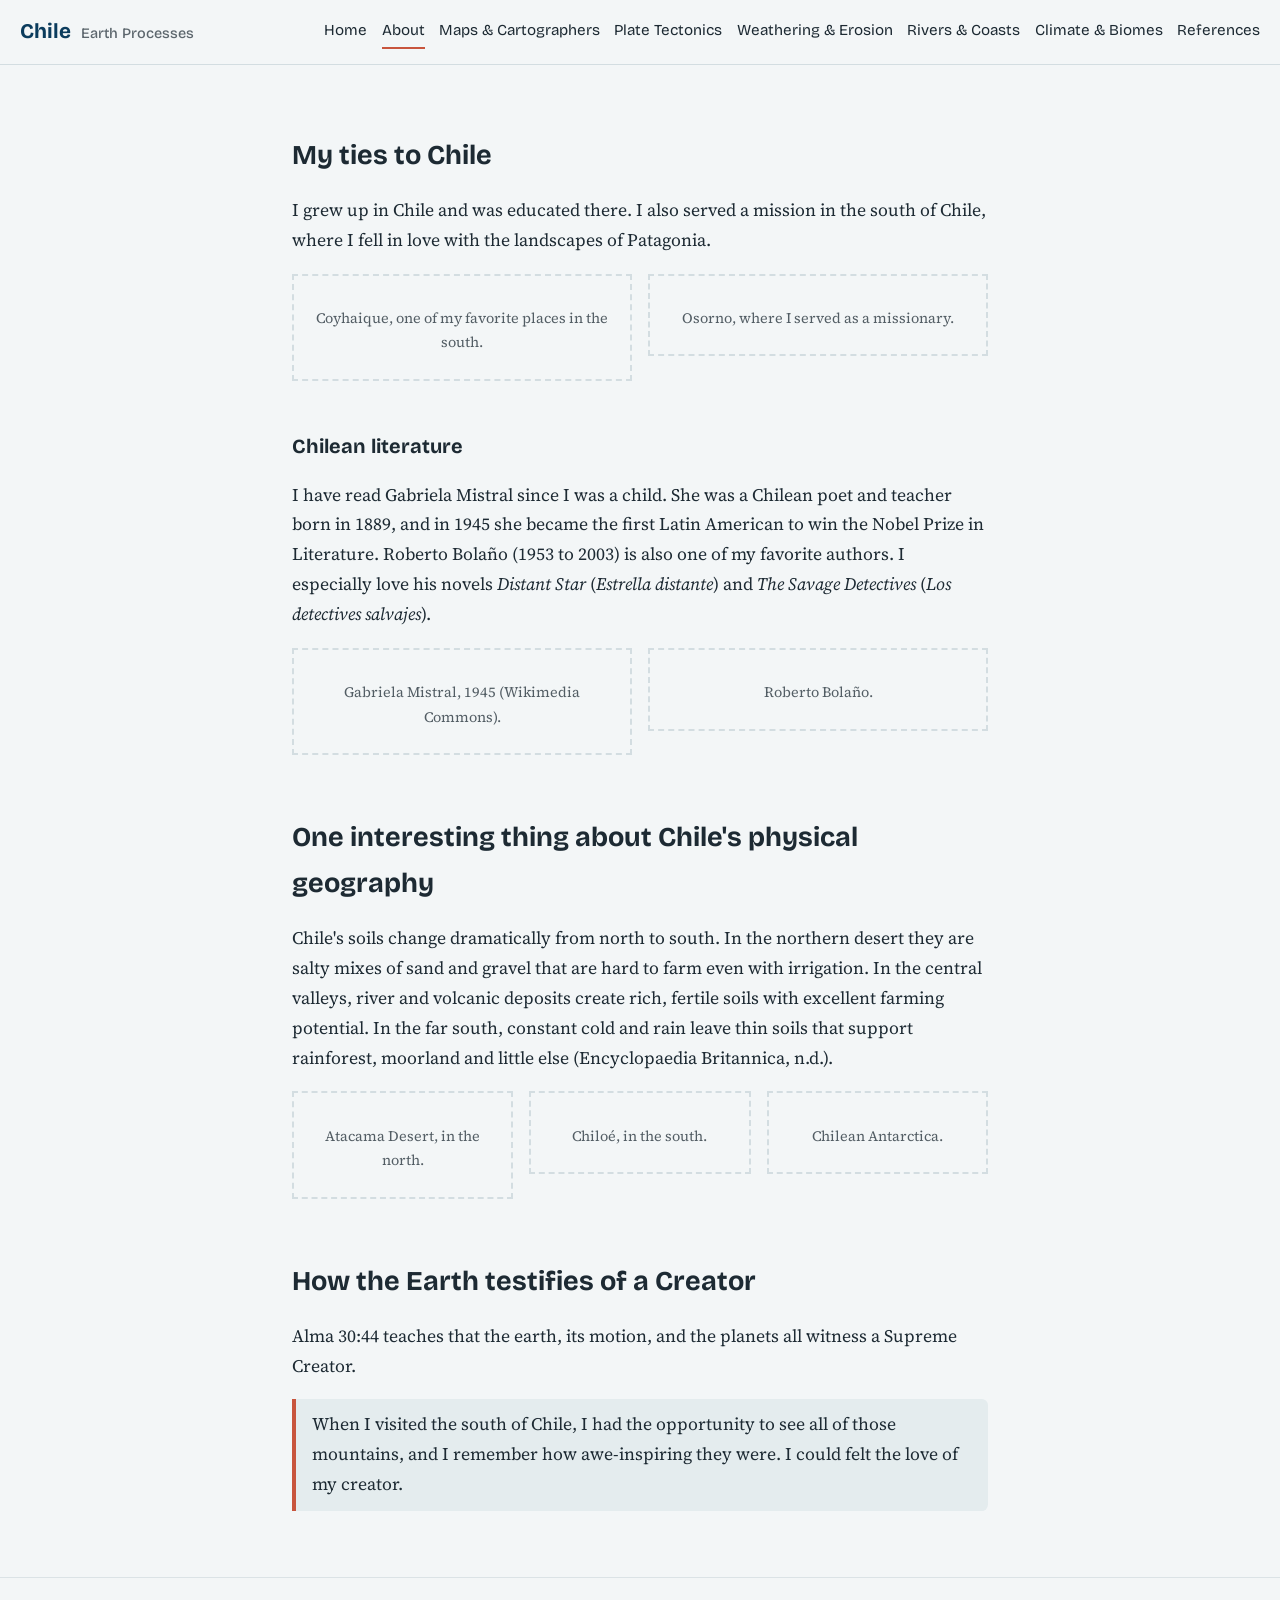
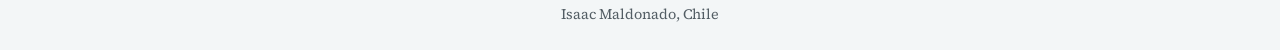
==== about.html @ 99be7ba7 "page created" ====
<!DOCTYPE html>
<html lang="en"><head><meta charset="utf-8">
<meta name="viewport" content="width=device-width, initial-scale=1">
<title>About | Chile: Earth Processes</title>
<link rel="preconnect" href="https://fonts.googleapis.com"><link rel="preconnect" href="https://fonts.gstatic.com" crossorigin>
<link href="https://fonts.googleapis.com/css2?family=Bricolage+Grotesque:wght@500;700&family=Source+Serif+4:ital,wght@0,400;0,600;1,400&display=swap" rel="stylesheet">
<link rel="stylesheet" href="style.css"></head>
<body>
<header class="top"><a class="brand" href="index.html">Chile<span>Earth Processes</span></a>
<button class="menu" aria-expanded="false" aria-controls="nav">Menu</button>
<nav id="nav"><a href="index.html">Home</a><a href="about.html" aria-current="page">About</a><a href="maps.html">Maps & Cartographers</a><a href="tectonics.html">Plate Tectonics</a><a href="erosion.html">Weathering & Erosion</a><a href="fluvial.html">Rivers & Coasts</a><a href="climate.html">Climate & Biomes</a><a href="references.html">References</a></nav></header>
<main><section><h2>My ties to Chile</h2><p>I grew up in Chile and was educated there. I also served a mission in the south of Chile, where I fell in love with the landscapes of Patagonia.</p><div class="grid2"><figure class="photo "><img src="https://images.myguide-cdn.com/chile/companies/coyhaique/large/coyhaique-638186.jpg" alt="Landscape near Coyhaique in Chilean Patagonia" loading="lazy" referrerpolicy="no-referrer" onerror="this.parentElement.classList.add('missing')"><figcaption>Coyhaique, one of my favorite places in the south.</figcaption></figure><figure class="photo "><img src="https://encrypted-tbn0.gstatic.com/images?q=tbn:ANd9GcTYCx5IPSUxQ5OU4DBQzcSyhKX4zXtXU6oChNjTzPb4WQ&s=10" alt="Osorno, Chile" loading="lazy" referrerpolicy="no-referrer" onerror="this.parentElement.classList.add('missing')"><figcaption>Osorno, where I served as a missionary.</figcaption></figure></div><h3>Chilean literature</h3><p>I have read Gabriela Mistral since I was a child. She was a Chilean poet and teacher born in 1889, and in 1945 she became the first Latin American to win the Nobel Prize in Literature. Roberto Bolaño (1953 to 2003) is also one of my favorite authors. I especially love his novels <i>Distant Star</i> (<i>Estrella distante</i>) and <i>The Savage Detectives</i> (<i>Los detectives salvajes</i>).</p><div class="grid2"><figure class="photo "><img src="https://upload.wikimedia.org/wikipedia/commons/thumb/6/64/Gabriela_Mistral_1945.jpg/250px-Gabriela_Mistral_1945.jpg" alt="Portrait of Gabriela Mistral in 1945" loading="lazy" referrerpolicy="no-referrer" onerror="this.parentElement.classList.add('missing')"><figcaption>Gabriela Mistral, 1945 (Wikimedia Commons).</figcaption></figure><figure class="photo "><img src="https://encrypted-tbn0.gstatic.com/images?q=tbn:ANd9GcSVJRiuhjfpVg2QqK_hwgHIN-x6uD1IAgiU0X5xBOO48nbNw8-ZI_8wweIk&s=10" alt="Portrait of Roberto Bolaño" loading="lazy" referrerpolicy="no-referrer" onerror="this.parentElement.classList.add('missing')"><figcaption>Roberto Bolaño.</figcaption></figure></div></section><section><h2>One interesting thing about Chile's physical geography</h2><p>Chile's soils change dramatically from north to south. In the northern desert they are salty mixes of sand and gravel that are hard to farm even with irrigation. In the central valleys, river and volcanic deposits create rich, fertile soils with excellent farming potential. In the far south, constant cold and rain leave thin soils that support rainforest, moorland and little else (Encyclopaedia Britannica, n.d.).</p><div class="grid3"><figure class="photo "><img src="https://www.infobae.com/resizer/v2/TMMJM4YBLRHZFDXOIWKZXLQYT4.jpg?auth=46c007e3a7fb249e9962f5428de17ed63fe7143cc105349134d8df2c331743e1&smart=true&width=1200&height=900&quality=85" alt="Atacama Desert landscape" loading="lazy" referrerpolicy="no-referrer" onerror="this.parentElement.classList.add('missing')"><figcaption>Atacama Desert, in the north.</figcaption></figure><figure class="photo "><img src="https://encrypted-tbn0.gstatic.com/images?q=tbn:ANd9GcR0J68QXQu0MUrKa14EQ4ajIKjxwnv_vjQFfpxsxH350P9-4xoTv94SDzY&s=10" alt="Chiloé island landscape" loading="lazy" referrerpolicy="no-referrer" onerror="this.parentElement.classList.add('missing')"><figcaption>Chiloé, in the south.</figcaption></figure><figure class="photo "><img src="https://www.gochile.cl/fotos/header/65300-936855_576091612421894_2070981636_n.jpg" alt="Antarctic landscape" loading="lazy" referrerpolicy="no-referrer" onerror="this.parentElement.classList.add('missing')"><figcaption>Chilean Antarctica.</figcaption></figure></div></section><section><h2>How the Earth testifies of a Creator</h2><p>Alma 30:44 teaches that the earth, its motion, and the planets all witness a Supreme Creator.</p><p class="todo">When I visited the south of Chile, I had the opportunity to see all of those mountains, and I remember how awe-inspiring they were. I could felt the love of my creator.</p></section></main>
<footer>Isaac Maldonado, Chile</footer>
<script src="script.js"></script></body></html>
---- style.css ----
:root{--ink:#1d2a33;--bg:#f3f6f7;--pacific:#0b3c5d;--sea:#9fc9d6;--rock:#2b3036;--slab:#c8553d;--moss:#2f7d6d;--line:#d3dde1;
--bg2:#e4ecee}
@media (prefers-color-scheme:dark){:root{--ink:#e6eef1;--bg:#12191e;--bg2:#1a242b;--line:#2c3a43;--pacific:#7fb6cf;--sea:#1f4a5e;--rock:#3a424a;--moss:#5fb5a2}}
*{box-sizing:border-box}
body{margin:0;background:var(--bg);color:var(--ink);font:1.1rem/1.7 "Source Serif 4",Georgia,serif}
h1,h2,.brand,nav a,.menu{font-family:"Bricolage Grotesque",system-ui,sans-serif}
.wrap,main{max-width:46rem;margin:0 auto;padding:0 1.25rem}
.top{display:flex;flex-wrap:wrap;align-items:center;justify-content:space-between;gap:.5rem 1.5rem;padding:.9rem 1.25rem;border-bottom:1px solid var(--line)}
.brand{font-weight:700;font-size:1.3rem;color:var(--pacific);text-decoration:none}
.brand span{font-weight:500;font-size:.9rem;margin-left:.6rem;color:var(--ink);opacity:.7}
nav{display:flex;flex-wrap:wrap;gap:.25rem .9rem}
nav a{color:var(--ink);text-decoration:none;font-size:.95rem;padding:.2rem 0;border-bottom:2px solid transparent}
nav a:hover,nav a[aria-current]{border-color:var(--slab)}
a:focus-visible,button:focus-visible{outline:3px solid var(--moss);outline-offset:3px}
.menu{display:none;background:none;border:1px solid var(--line);color:var(--ink);padding:.4rem .9rem;border-radius:.4rem;font-size:1rem}
.hero{background:var(--bg2);padding-top:3rem;border-bottom:1px solid var(--line)}
h1{font-size:clamp(2rem,6vw,3.4rem);line-height:1.1;margin:0 0 1rem;max-width:18ch}
.lede{font-size:1.25rem;margin:0 0 2rem;max-width:34rem}
.profile{display:block;width:100%;height:auto;max-height:240px}
.profile .sea{fill:var(--sea)}.profile .land{fill:var(--rock)}
.profile .slab{stroke:var(--slab);stroke-width:4;stroke-dasharray:10 8;fill:none;animation:flow 2.5s linear 2}
.profile .lbl text{font:600 14px "Bricolage Grotesque",sans-serif;fill:var(--ink)}
.profile .land~.lbl text:nth-child(n+2){fill:#fff}
@keyframes flow{to{stroke-dashoffset:-72}}
main{padding-top:2rem;padding-bottom:3rem}
h2{font-size:1.7rem;margin:2.2rem 0 .6rem}
.todo{background:var(--bg2);border-left:4px solid var(--slab);padding:.7rem 1rem;border-radius:0 .4rem .4rem 0}
.note{opacity:.8}
.photo{margin:0 0 1.5rem}.photo img{width:100%;height:auto;border-radius:.4rem;display:block}
.photo figcaption{font-size:.9rem;opacity:.75;margin-top:.4rem}
.photo.missing img{display:none}
.photo.missing{border:2px dashed var(--line);padding:3rem 1rem;text-align:center}
.facts{display:grid;grid-template-columns:repeat(auto-fit,minmax(13rem,1fr));gap:1rem;margin:0 0 1.5rem}
.facts div{border-top:3px solid var(--moss);padding-top:.5rem}
.facts dt{font-family:"Bricolage Grotesque",sans-serif;font-weight:700}.facts dd{margin:0}
.refs li{margin-bottom:.8rem;padding-left:2rem;text-indent:-2rem}
footer{border-top:1px solid var(--line);padding:1.5rem 1.25rem;text-align:center;font-size:.9rem;opacity:.75}
@media (max-width:640px){.menu{display:block}nav{display:none;width:100%;flex-direction:column}nav.open{display:flex}}
@media (prefers-reduced-motion:reduce){.profile .slab{animation:none}}
.grid2,.grid3{display:grid;gap:1rem;margin:0 0 1.2rem;align-items:start}
.grid2{grid-template-columns:repeat(auto-fit,minmax(15rem,1fr))}.grid3{grid-template-columns:repeat(auto-fit,minmax(11rem,1fr))}
.photo.missing{padding:1.5rem 1rem;font-size:.9rem}
h3{font-family:"Bricolage Grotesque",sans-serif;font-size:1.25rem;margin:1.5rem 0 .4rem}
.flagrow{display:flex;gap:1.2rem;align-items:flex-start;flex-wrap:wrap}.flag{width:8.5rem;height:auto;border:1px solid var(--line)}.flagrow .facts{flex:1;min-width:14rem}
.timeline{list-style:none;padding:0;margin:0 0 1rem;border-left:3px solid var(--moss)}.timeline li{padding:0 0 .9rem 1rem}.timeline b{display:block;font-family:"Bricolage Grotesque",sans-serif}
.video{position:relative;aspect-ratio:16/9;margin:1rem 0}.video iframe{position:absolute;inset:0;width:100%;height:100%;border:0;border-radius:.4rem}
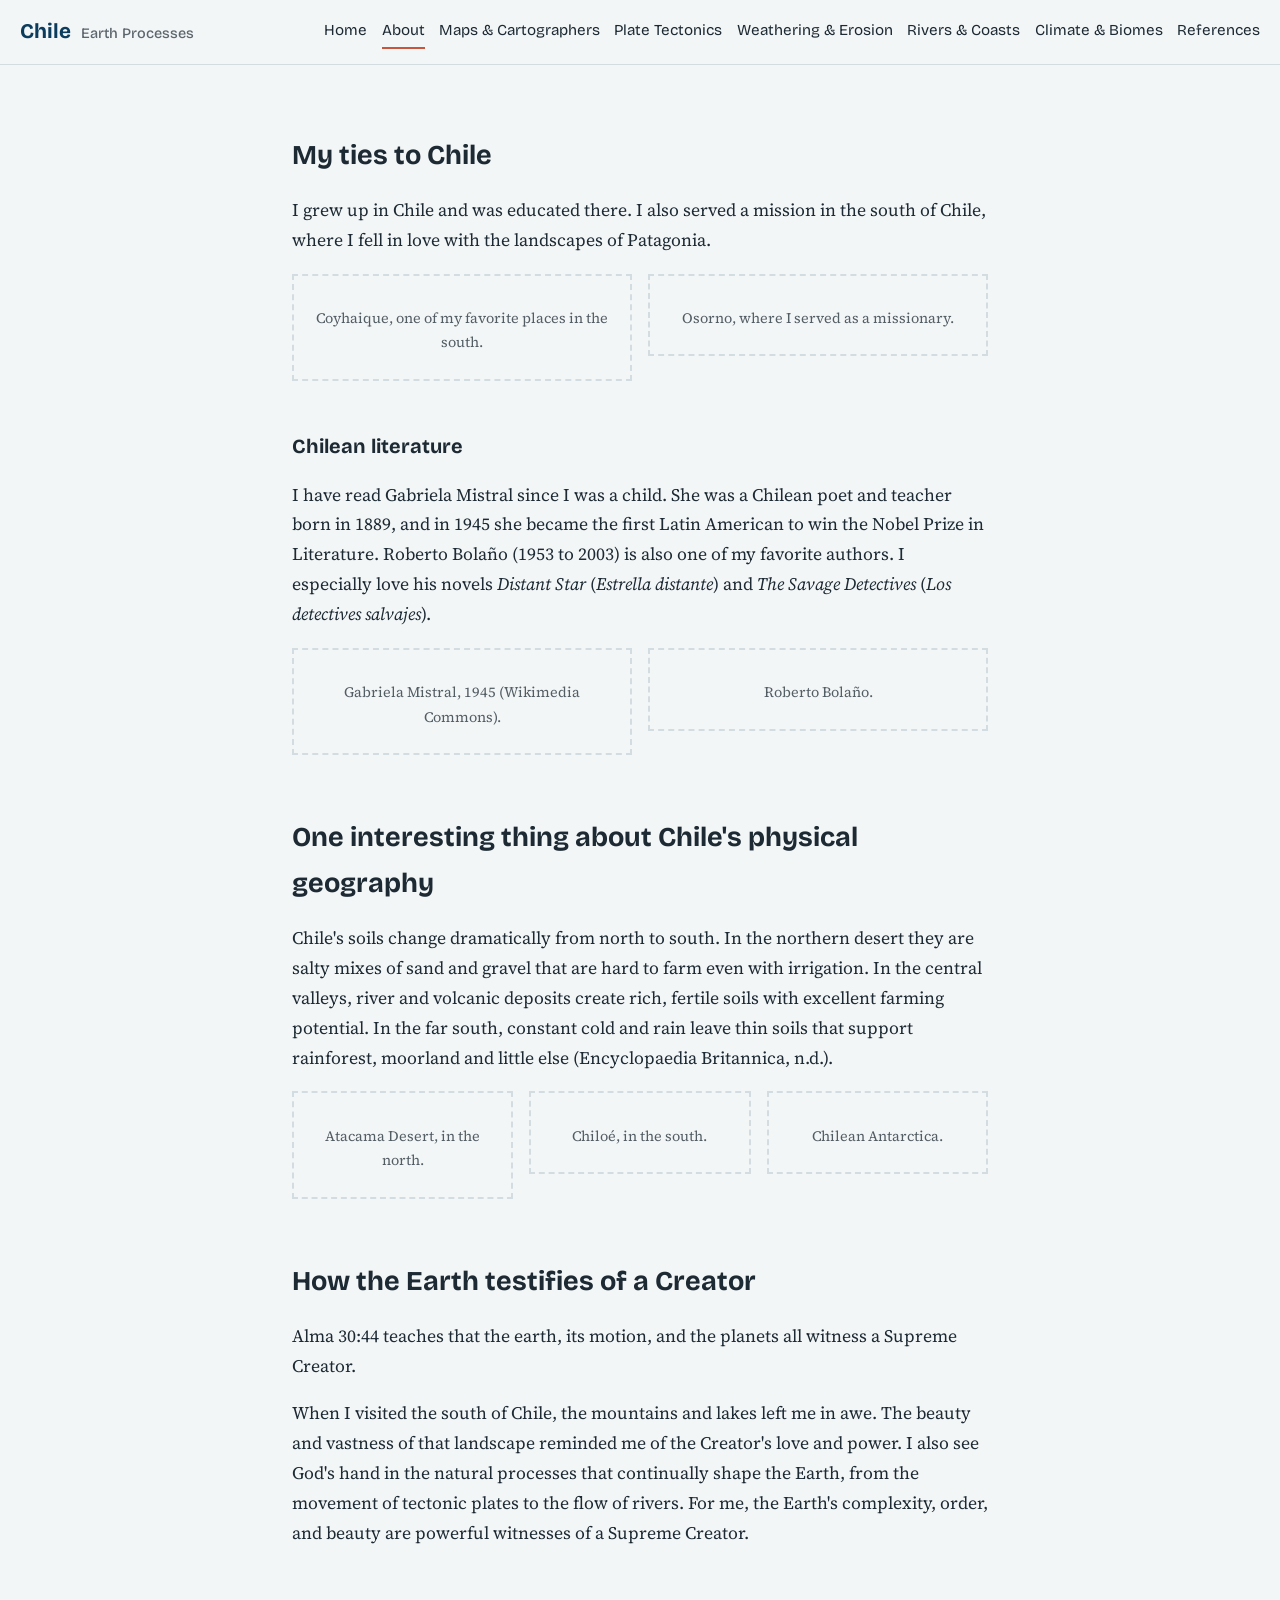
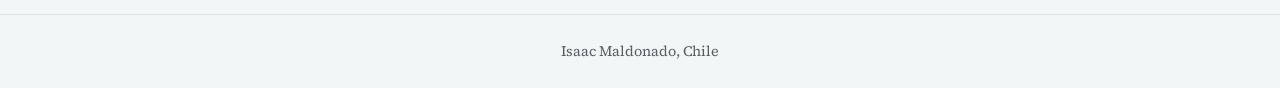
==== commit f3a9a4f7: "references edited and the footer" ====
--- a/about.html
+++ b/about.html
@@ -9,6 +9,6 @@
 <header class="top"><a class="brand" href="index.html">Chile<span>Earth Processes</span></a>
 <button class="menu" aria-expanded="false" aria-controls="nav">Menu</button>
 <nav id="nav"><a href="index.html">Home</a><a href="about.html" aria-current="page">About</a><a href="maps.html">Maps & Cartographers</a><a href="tectonics.html">Plate Tectonics</a><a href="erosion.html">Weathering & Erosion</a><a href="fluvial.html">Rivers & Coasts</a><a href="climate.html">Climate & Biomes</a><a href="references.html">References</a></nav></header>
-<main><section><h2>My ties to Chile</h2><p>I grew up in Chile and was educated there. I also served a mission in the south of Chile, where I fell in love with the landscapes of Patagonia.</p><div class="grid2"><figure class="photo "><img src="https://images.myguide-cdn.com/chile/companies/coyhaique/large/coyhaique-638186.jpg" alt="Landscape near Coyhaique in Chilean Patagonia" loading="lazy" referrerpolicy="no-referrer" onerror="this.parentElement.classList.add('missing')"><figcaption>Coyhaique, one of my favorite places in the south.</figcaption></figure><figure class="photo "><img src="https://encrypted-tbn0.gstatic.com/images?q=tbn:ANd9GcTYCx5IPSUxQ5OU4DBQzcSyhKX4zXtXU6oChNjTzPb4WQ&s=10" alt="Osorno, Chile" loading="lazy" referrerpolicy="no-referrer" onerror="this.parentElement.classList.add('missing')"><figcaption>Osorno, where I served as a missionary.</figcaption></figure></div><h3>Chilean literature</h3><p>I have read Gabriela Mistral since I was a child. She was a Chilean poet and teacher born in 1889, and in 1945 she became the first Latin American to win the Nobel Prize in Literature. Roberto Bolaño (1953 to 2003) is also one of my favorite authors. I especially love his novels <i>Distant Star</i> (<i>Estrella distante</i>) and <i>The Savage Detectives</i> (<i>Los detectives salvajes</i>).</p><div class="grid2"><figure class="photo "><img src="https://upload.wikimedia.org/wikipedia/commons/thumb/6/64/Gabriela_Mistral_1945.jpg/250px-Gabriela_Mistral_1945.jpg" alt="Portrait of Gabriela Mistral in 1945" loading="lazy" referrerpolicy="no-referrer" onerror="this.parentElement.classList.add('missing')"><figcaption>Gabriela Mistral, 1945 (Wikimedia Commons).</figcaption></figure><figure class="photo "><img src="https://encrypted-tbn0.gstatic.com/images?q=tbn:ANd9GcSVJRiuhjfpVg2QqK_hwgHIN-x6uD1IAgiU0X5xBOO48nbNw8-ZI_8wweIk&s=10" alt="Portrait of Roberto Bolaño" loading="lazy" referrerpolicy="no-referrer" onerror="this.parentElement.classList.add('missing')"><figcaption>Roberto Bolaño.</figcaption></figure></div></section><section><h2>One interesting thing about Chile's physical geography</h2><p>Chile's soils change dramatically from north to south. In the northern desert they are salty mixes of sand and gravel that are hard to farm even with irrigation. In the central valleys, river and volcanic deposits create rich, fertile soils with excellent farming potential. In the far south, constant cold and rain leave thin soils that support rainforest, moorland and little else (Encyclopaedia Britannica, n.d.).</p><div class="grid3"><figure class="photo "><img src="https://www.infobae.com/resizer/v2/TMMJM4YBLRHZFDXOIWKZXLQYT4.jpg?auth=46c007e3a7fb249e9962f5428de17ed63fe7143cc105349134d8df2c331743e1&smart=true&width=1200&height=900&quality=85" alt="Atacama Desert landscape" loading="lazy" referrerpolicy="no-referrer" onerror="this.parentElement.classList.add('missing')"><figcaption>Atacama Desert, in the north.</figcaption></figure><figure class="photo "><img src="https://encrypted-tbn0.gstatic.com/images?q=tbn:ANd9GcR0J68QXQu0MUrKa14EQ4ajIKjxwnv_vjQFfpxsxH350P9-4xoTv94SDzY&s=10" alt="Chiloé island landscape" loading="lazy" referrerpolicy="no-referrer" onerror="this.parentElement.classList.add('missing')"><figcaption>Chiloé, in the south.</figcaption></figure><figure class="photo "><img src="https://www.gochile.cl/fotos/header/65300-936855_576091612421894_2070981636_n.jpg" alt="Antarctic landscape" loading="lazy" referrerpolicy="no-referrer" onerror="this.parentElement.classList.add('missing')"><figcaption>Chilean Antarctica.</figcaption></figure></div></section><section><h2>How the Earth testifies of a Creator</h2><p>Alma 30:44 teaches that the earth, its motion, and the planets all witness a Supreme Creator.</p><p class="todo">When I visited the south of Chile, I had the opportunity to see all of those mountains, and I remember how awe-inspiring they were. I could felt the love of my creator.</p></section></main>
+<main><section><h2>My ties to Chile</h2><p>I grew up in Chile and was educated there. I also served a mission in the south of Chile, where I fell in love with the landscapes of Patagonia.</p><div class="grid2"><figure class="photo "><img src="https://images.myguide-cdn.com/chile/companies/coyhaique/large/coyhaique-638186.jpg" alt="Landscape near Coyhaique in Chilean Patagonia" loading="lazy" referrerpolicy="no-referrer" onerror="this.parentElement.classList.add('missing')"><figcaption>Coyhaique, one of my favorite places in the south.</figcaption></figure><figure class="photo "><img src="https://encrypted-tbn0.gstatic.com/images?q=tbn:ANd9GcTYCx5IPSUxQ5OU4DBQzcSyhKX4zXtXU6oChNjTzPb4WQ&s=10" alt="Osorno, Chile" loading="lazy" referrerpolicy="no-referrer" onerror="this.parentElement.classList.add('missing')"><figcaption>Osorno, where I served as a missionary.</figcaption></figure></div><h3>Chilean literature</h3><p>I have read Gabriela Mistral since I was a child. She was a Chilean poet and teacher born in 1889, and in 1945 she became the first Latin American to win the Nobel Prize in Literature. Roberto Bolaño (1953 to 2003) is also one of my favorite authors. I especially love his novels <i>Distant Star</i> (<i>Estrella distante</i>) and <i>The Savage Detectives</i> (<i>Los detectives salvajes</i>).</p><div class="grid2"><figure class="photo "><img src="https://upload.wikimedia.org/wikipedia/commons/thumb/6/64/Gabriela_Mistral_1945.jpg/250px-Gabriela_Mistral_1945.jpg" alt="Portrait of Gabriela Mistral in 1945" loading="lazy" referrerpolicy="no-referrer" onerror="this.parentElement.classList.add('missing')"><figcaption>Gabriela Mistral, 1945 (Wikimedia Commons).</figcaption></figure><figure class="photo "><img src="https://encrypted-tbn0.gstatic.com/images?q=tbn:ANd9GcSVJRiuhjfpVg2QqK_hwgHIN-x6uD1IAgiU0X5xBOO48nbNw8-ZI_8wweIk&s=10" alt="Portrait of Roberto Bolaño" loading="lazy" referrerpolicy="no-referrer" onerror="this.parentElement.classList.add('missing')"><figcaption>Roberto Bolaño.</figcaption></figure></div></section><section><h2>One interesting thing about Chile's physical geography</h2><p>Chile's soils change dramatically from north to south. In the northern desert they are salty mixes of sand and gravel that are hard to farm even with irrigation. In the central valleys, river and volcanic deposits create rich, fertile soils with excellent farming potential. In the far south, constant cold and rain leave thin soils that support rainforest, moorland and little else (Encyclopaedia Britannica, n.d.).</p><div class="grid3"><figure class="photo "><img src="https://www.infobae.com/resizer/v2/TMMJM4YBLRHZFDXOIWKZXLQYT4.jpg?auth=46c007e3a7fb249e9962f5428de17ed63fe7143cc105349134d8df2c331743e1&smart=true&width=1200&height=900&quality=85" alt="Atacama Desert landscape" loading="lazy" referrerpolicy="no-referrer" onerror="this.parentElement.classList.add('missing')"><figcaption>Atacama Desert, in the north.</figcaption></figure><figure class="photo "><img src="https://encrypted-tbn0.gstatic.com/images?q=tbn:ANd9GcR0J68QXQu0MUrKa14EQ4ajIKjxwnv_vjQFfpxsxH350P9-4xoTv94SDzY&s=10" alt="Chiloé island landscape" loading="lazy" referrerpolicy="no-referrer" onerror="this.parentElement.classList.add('missing')"><figcaption>Chiloé, in the south.</figcaption></figure><figure class="photo "><img src="https://www.gochile.cl/fotos/header/65300-936855_576091612421894_2070981636_n.jpg" alt="Antarctic landscape" loading="lazy" referrerpolicy="no-referrer" onerror="this.parentElement.classList.add('missing')"><figcaption>Chilean Antarctica.</figcaption></figure></div></section><section><h2>How the Earth testifies of a Creator</h2><p>Alma 30:44 teaches that the earth, its motion, and the planets all witness a Supreme Creator.</p><p>When I visited the south of Chile, the mountains and lakes left me in awe. The beauty and vastness of that landscape reminded me of the Creator's love and power. I also see God's hand in the natural processes that continually shape the Earth, from the movement of tectonic plates to the flow of rivers. For me, the Earth's complexity, order, and beauty are powerful witnesses of a Supreme Creator.</p></section></main>
 <footer>Isaac Maldonado, Chile</footer>
 <script src="script.js"></script></body></html>
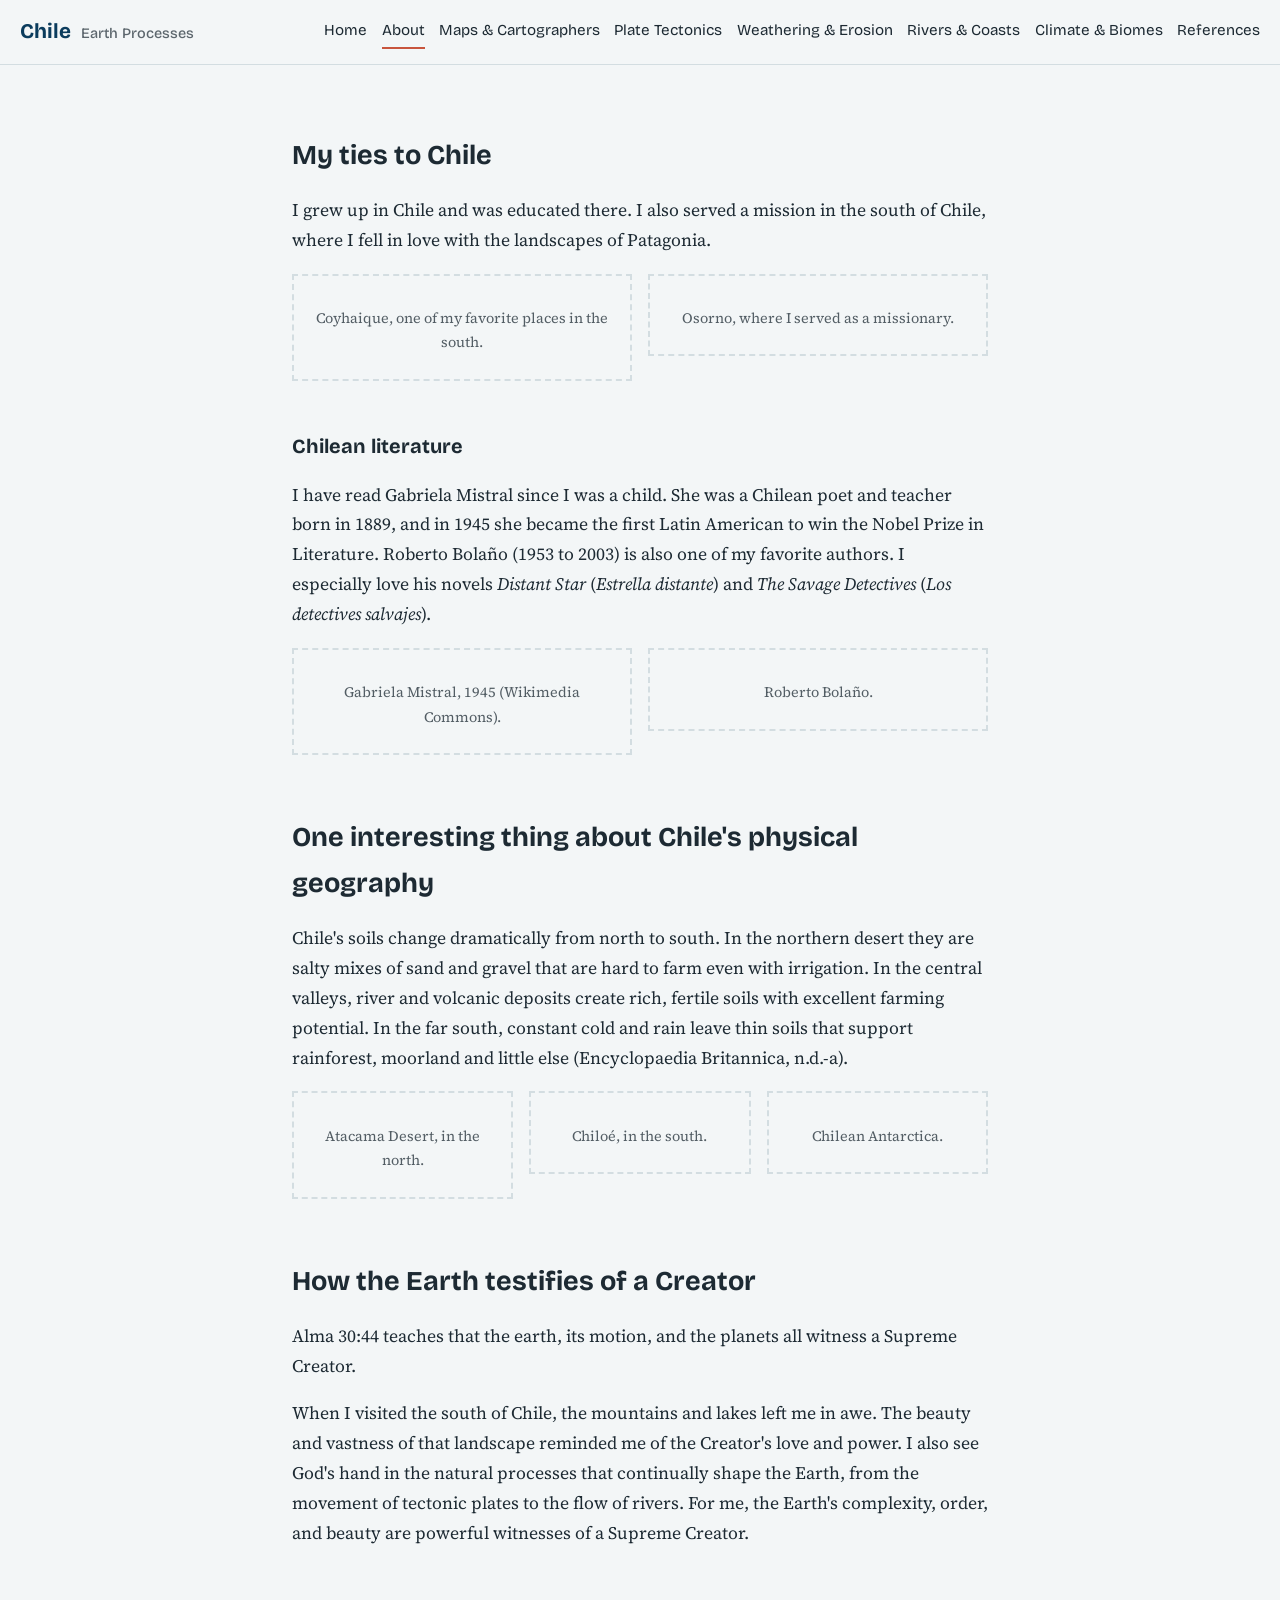
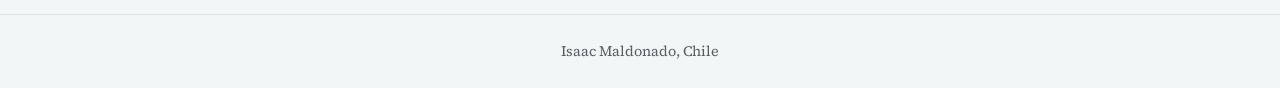
==== commit 214cc63a: "tectonic plates" ====
--- a/about.html
+++ b/about.html
@@ -9,6 +9,6 @@
 <header class="top"><a class="brand" href="index.html">Chile<span>Earth Processes</span></a>
 <button class="menu" aria-expanded="false" aria-controls="nav">Menu</button>
 <nav id="nav"><a href="index.html">Home</a><a href="about.html" aria-current="page">About</a><a href="maps.html">Maps & Cartographers</a><a href="tectonics.html">Plate Tectonics</a><a href="erosion.html">Weathering & Erosion</a><a href="fluvial.html">Rivers & Coasts</a><a href="climate.html">Climate & Biomes</a><a href="references.html">References</a></nav></header>
-<main><section><h2>My ties to Chile</h2><p>I grew up in Chile and was educated there. I also served a mission in the south of Chile, where I fell in love with the landscapes of Patagonia.</p><div class="grid2"><figure class="photo "><img src="https://images.myguide-cdn.com/chile/companies/coyhaique/large/coyhaique-638186.jpg" alt="Landscape near Coyhaique in Chilean Patagonia" loading="lazy" referrerpolicy="no-referrer" onerror="this.parentElement.classList.add('missing')"><figcaption>Coyhaique, one of my favorite places in the south.</figcaption></figure><figure class="photo "><img src="https://encrypted-tbn0.gstatic.com/images?q=tbn:ANd9GcTYCx5IPSUxQ5OU4DBQzcSyhKX4zXtXU6oChNjTzPb4WQ&s=10" alt="Osorno, Chile" loading="lazy" referrerpolicy="no-referrer" onerror="this.parentElement.classList.add('missing')"><figcaption>Osorno, where I served as a missionary.</figcaption></figure></div><h3>Chilean literature</h3><p>I have read Gabriela Mistral since I was a child. She was a Chilean poet and teacher born in 1889, and in 1945 she became the first Latin American to win the Nobel Prize in Literature. Roberto Bolaño (1953 to 2003) is also one of my favorite authors. I especially love his novels <i>Distant Star</i> (<i>Estrella distante</i>) and <i>The Savage Detectives</i> (<i>Los detectives salvajes</i>).</p><div class="grid2"><figure class="photo "><img src="https://upload.wikimedia.org/wikipedia/commons/thumb/6/64/Gabriela_Mistral_1945.jpg/250px-Gabriela_Mistral_1945.jpg" alt="Portrait of Gabriela Mistral in 1945" loading="lazy" referrerpolicy="no-referrer" onerror="this.parentElement.classList.add('missing')"><figcaption>Gabriela Mistral, 1945 (Wikimedia Commons).</figcaption></figure><figure class="photo "><img src="https://encrypted-tbn0.gstatic.com/images?q=tbn:ANd9GcSVJRiuhjfpVg2QqK_hwgHIN-x6uD1IAgiU0X5xBOO48nbNw8-ZI_8wweIk&s=10" alt="Portrait of Roberto Bolaño" loading="lazy" referrerpolicy="no-referrer" onerror="this.parentElement.classList.add('missing')"><figcaption>Roberto Bolaño.</figcaption></figure></div></section><section><h2>One interesting thing about Chile's physical geography</h2><p>Chile's soils change dramatically from north to south. In the northern desert they are salty mixes of sand and gravel that are hard to farm even with irrigation. In the central valleys, river and volcanic deposits create rich, fertile soils with excellent farming potential. In the far south, constant cold and rain leave thin soils that support rainforest, moorland and little else (Encyclopaedia Britannica, n.d.).</p><div class="grid3"><figure class="photo "><img src="https://www.infobae.com/resizer/v2/TMMJM4YBLRHZFDXOIWKZXLQYT4.jpg?auth=46c007e3a7fb249e9962f5428de17ed63fe7143cc105349134d8df2c331743e1&smart=true&width=1200&height=900&quality=85" alt="Atacama Desert landscape" loading="lazy" referrerpolicy="no-referrer" onerror="this.parentElement.classList.add('missing')"><figcaption>Atacama Desert, in the north.</figcaption></figure><figure class="photo "><img src="https://encrypted-tbn0.gstatic.com/images?q=tbn:ANd9GcR0J68QXQu0MUrKa14EQ4ajIKjxwnv_vjQFfpxsxH350P9-4xoTv94SDzY&s=10" alt="Chiloé island landscape" loading="lazy" referrerpolicy="no-referrer" onerror="this.parentElement.classList.add('missing')"><figcaption>Chiloé, in the south.</figcaption></figure><figure class="photo "><img src="https://www.gochile.cl/fotos/header/65300-936855_576091612421894_2070981636_n.jpg" alt="Antarctic landscape" loading="lazy" referrerpolicy="no-referrer" onerror="this.parentElement.classList.add('missing')"><figcaption>Chilean Antarctica.</figcaption></figure></div></section><section><h2>How the Earth testifies of a Creator</h2><p>Alma 30:44 teaches that the earth, its motion, and the planets all witness a Supreme Creator.</p><p>When I visited the south of Chile, the mountains and lakes left me in awe. The beauty and vastness of that landscape reminded me of the Creator's love and power. I also see God's hand in the natural processes that continually shape the Earth, from the movement of tectonic plates to the flow of rivers. For me, the Earth's complexity, order, and beauty are powerful witnesses of a Supreme Creator.</p></section></main>
+<main><section><h2>My ties to Chile</h2><p>I grew up in Chile and was educated there. I also served a mission in the south of Chile, where I fell in love with the landscapes of Patagonia.</p><div class="grid2"><figure class="photo "><img src="https://images.myguide-cdn.com/chile/companies/coyhaique/large/coyhaique-638186.jpg" alt="Landscape near Coyhaique in Chilean Patagonia" loading="lazy" referrerpolicy="no-referrer" onerror="this.parentElement.classList.add('missing')"><figcaption>Coyhaique, one of my favorite places in the south.</figcaption></figure><figure class="photo "><img src="https://encrypted-tbn0.gstatic.com/images?q=tbn:ANd9GcTYCx5IPSUxQ5OU4DBQzcSyhKX4zXtXU6oChNjTzPb4WQ&s=10" alt="Osorno, Chile" loading="lazy" referrerpolicy="no-referrer" onerror="this.parentElement.classList.add('missing')"><figcaption>Osorno, where I served as a missionary.</figcaption></figure></div><h3>Chilean literature</h3><p>I have read Gabriela Mistral since I was a child. She was a Chilean poet and teacher born in 1889, and in 1945 she became the first Latin American to win the Nobel Prize in Literature. Roberto Bolaño (1953 to 2003) is also one of my favorite authors. I especially love his novels <i>Distant Star</i> (<i>Estrella distante</i>) and <i>The Savage Detectives</i> (<i>Los detectives salvajes</i>).</p><div class="grid2"><figure class="photo "><img src="https://upload.wikimedia.org/wikipedia/commons/thumb/6/64/Gabriela_Mistral_1945.jpg/250px-Gabriela_Mistral_1945.jpg" alt="Portrait of Gabriela Mistral in 1945" loading="lazy" referrerpolicy="no-referrer" onerror="this.parentElement.classList.add('missing')"><figcaption>Gabriela Mistral, 1945 (Wikimedia Commons).</figcaption></figure><figure class="photo "><img src="https://encrypted-tbn0.gstatic.com/images?q=tbn:ANd9GcSVJRiuhjfpVg2QqK_hwgHIN-x6uD1IAgiU0X5xBOO48nbNw8-ZI_8wweIk&s=10" alt="Portrait of Roberto Bolaño" loading="lazy" referrerpolicy="no-referrer" onerror="this.parentElement.classList.add('missing')"><figcaption>Roberto Bolaño.</figcaption></figure></div></section><section><h2>One interesting thing about Chile's physical geography</h2><p>Chile's soils change dramatically from north to south. In the northern desert they are salty mixes of sand and gravel that are hard to farm even with irrigation. In the central valleys, river and volcanic deposits create rich, fertile soils with excellent farming potential. In the far south, constant cold and rain leave thin soils that support rainforest, moorland and little else (Encyclopaedia Britannica, n.d.-a).</p><div class="grid3"><figure class="photo "><img src="https://www.infobae.com/resizer/v2/TMMJM4YBLRHZFDXOIWKZXLQYT4.jpg?auth=46c007e3a7fb249e9962f5428de17ed63fe7143cc105349134d8df2c331743e1&smart=true&width=1200&height=900&quality=85" alt="Atacama Desert landscape" loading="lazy" referrerpolicy="no-referrer" onerror="this.parentElement.classList.add('missing')"><figcaption>Atacama Desert, in the north.</figcaption></figure><figure class="photo "><img src="https://encrypted-tbn0.gstatic.com/images?q=tbn:ANd9GcR0J68QXQu0MUrKa14EQ4ajIKjxwnv_vjQFfpxsxH350P9-4xoTv94SDzY&s=10" alt="Chiloé island landscape" loading="lazy" referrerpolicy="no-referrer" onerror="this.parentElement.classList.add('missing')"><figcaption>Chiloé, in the south.</figcaption></figure><figure class="photo "><img src="https://www.gochile.cl/fotos/header/65300-936855_576091612421894_2070981636_n.jpg" alt="Antarctic landscape" loading="lazy" referrerpolicy="no-referrer" onerror="this.parentElement.classList.add('missing')"><figcaption>Chilean Antarctica.</figcaption></figure></div></section><section><h2>How the Earth testifies of a Creator</h2><p>Alma 30:44 teaches that the earth, its motion, and the planets all witness a Supreme Creator.</p><p>When I visited the south of Chile, the mountains and lakes left me in awe. The beauty and vastness of that landscape reminded me of the Creator's love and power. I also see God's hand in the natural processes that continually shape the Earth, from the movement of tectonic plates to the flow of rivers. For me, the Earth's complexity, order, and beauty are powerful witnesses of a Supreme Creator.</p></section></main>
 <footer>Isaac Maldonado, Chile</footer>
 <script src="script.js"></script></body></html>
--- a/style.css
+++ b/style.css
@@ -44,3 +44,30 @@
 .flagrow{display:flex;gap:1.2rem;align-items:flex-start;flex-wrap:wrap}.flag{width:8.5rem;height:auto;border:1px solid var(--line)}.flagrow .facts{flex:1;min-width:14rem}
 .timeline{list-style:none;padding:0;margin:0 0 1rem;border-left:3px solid var(--moss)}.timeline li{padding:0 0 .9rem 1rem}.timeline b{display:block;font-family:"Bricolage Grotesque",sans-serif}
 .video{position:relative;aspect-ratio:16/9;margin:1rem 0}.video iframe{position:absolute;inset:0;width:100%;height:100%;border:0;border-radius:.4rem}
+.map-card{border:1px solid var(--line);border-radius:.5rem;padding:1rem;background:var(--bg2)}
+.map-card h3{margin:.25rem 0 .75rem}
+.map-image{margin-bottom:1rem}
+.map-facts{grid-template-columns:repeat(auto-fit,minmax(9rem,1fr));margin-bottom:0}
+.refs a{overflow-wrap:anywhere}
+.maps-main{max-width:74rem}
+.maps-main>section+section{margin-top:3rem}
+.maps-main h2{margin-top:0}
+.maps-intro{max-width:42rem;margin-bottom:1.5rem}
+.map-grid,.cartographer-grid{display:grid;grid-template-columns:repeat(2,minmax(0,1fr));gap:1.25rem}
+.map-card{min-width:0}
+.map-card h3{min-height:3rem}
+.map-card .map-image img{aspect-ratio:4/3;object-fit:contain;background:var(--bg)}
+.location-card{max-width:55rem;background:var(--bg2);border-left:4px solid var(--moss);border-radius:0 .5rem .5rem 0;padding:1.25rem 1.5rem}
+.location-card p{margin:.3rem 0 1rem}
+.location-card p:last-child{margin-bottom:0}
+.cartographer-card{display:flex;align-items:flex-start;gap:1rem;padding:1.25rem;border:1px solid var(--line);border-radius:.5rem;background:var(--bg2)}
+.cartographer-card img{width:6rem;height:6rem;flex:0 0 6rem;object-fit:cover;border-radius:.5rem}
+.cartographer-card h3{margin:0 0 .5rem}
+.cartographer-card p{margin:.25rem 0 .75rem}
+.cartographer-card a{font-size:.95rem}
+@media (max-width:760px){.map-grid,.cartographer-grid{grid-template-columns:1fr}}
+@media (max-width:480px){.cartographer-card{flex-direction:column}.cartographer-card img{width:5rem;height:5rem;flex-basis:5rem}}
+.bars{margin:1rem 0 .4rem}.bar{display:grid;grid-template-columns:9.5rem 1fr 3.2rem;gap:.6rem;align-items:center;font-size:.95rem;margin:.3rem 0}
+.bar .track{background:var(--bg2);height:.9rem;border-radius:.45rem;overflow:hidden}.bar .track span{display:block;height:100%;background:var(--slab);border-radius:.45rem}.bar .val{text-align:right;font-family:"Bricolage Grotesque",sans-serif;font-weight:700}
+.tblwrap{overflow-x:auto;margin:1rem 0}.tbl{border-collapse:collapse;width:100%;font-size:.95rem}.tbl th,.tbl td{border-bottom:1px solid var(--line);padding:.55rem .7rem;text-align:left;vertical-align:top}.tbl th{font-family:"Bricolage Grotesque",sans-serif;background:var(--bg2)}
+@media (max-width:520px){.bar{grid-template-columns:7rem 1fr 3rem}}
